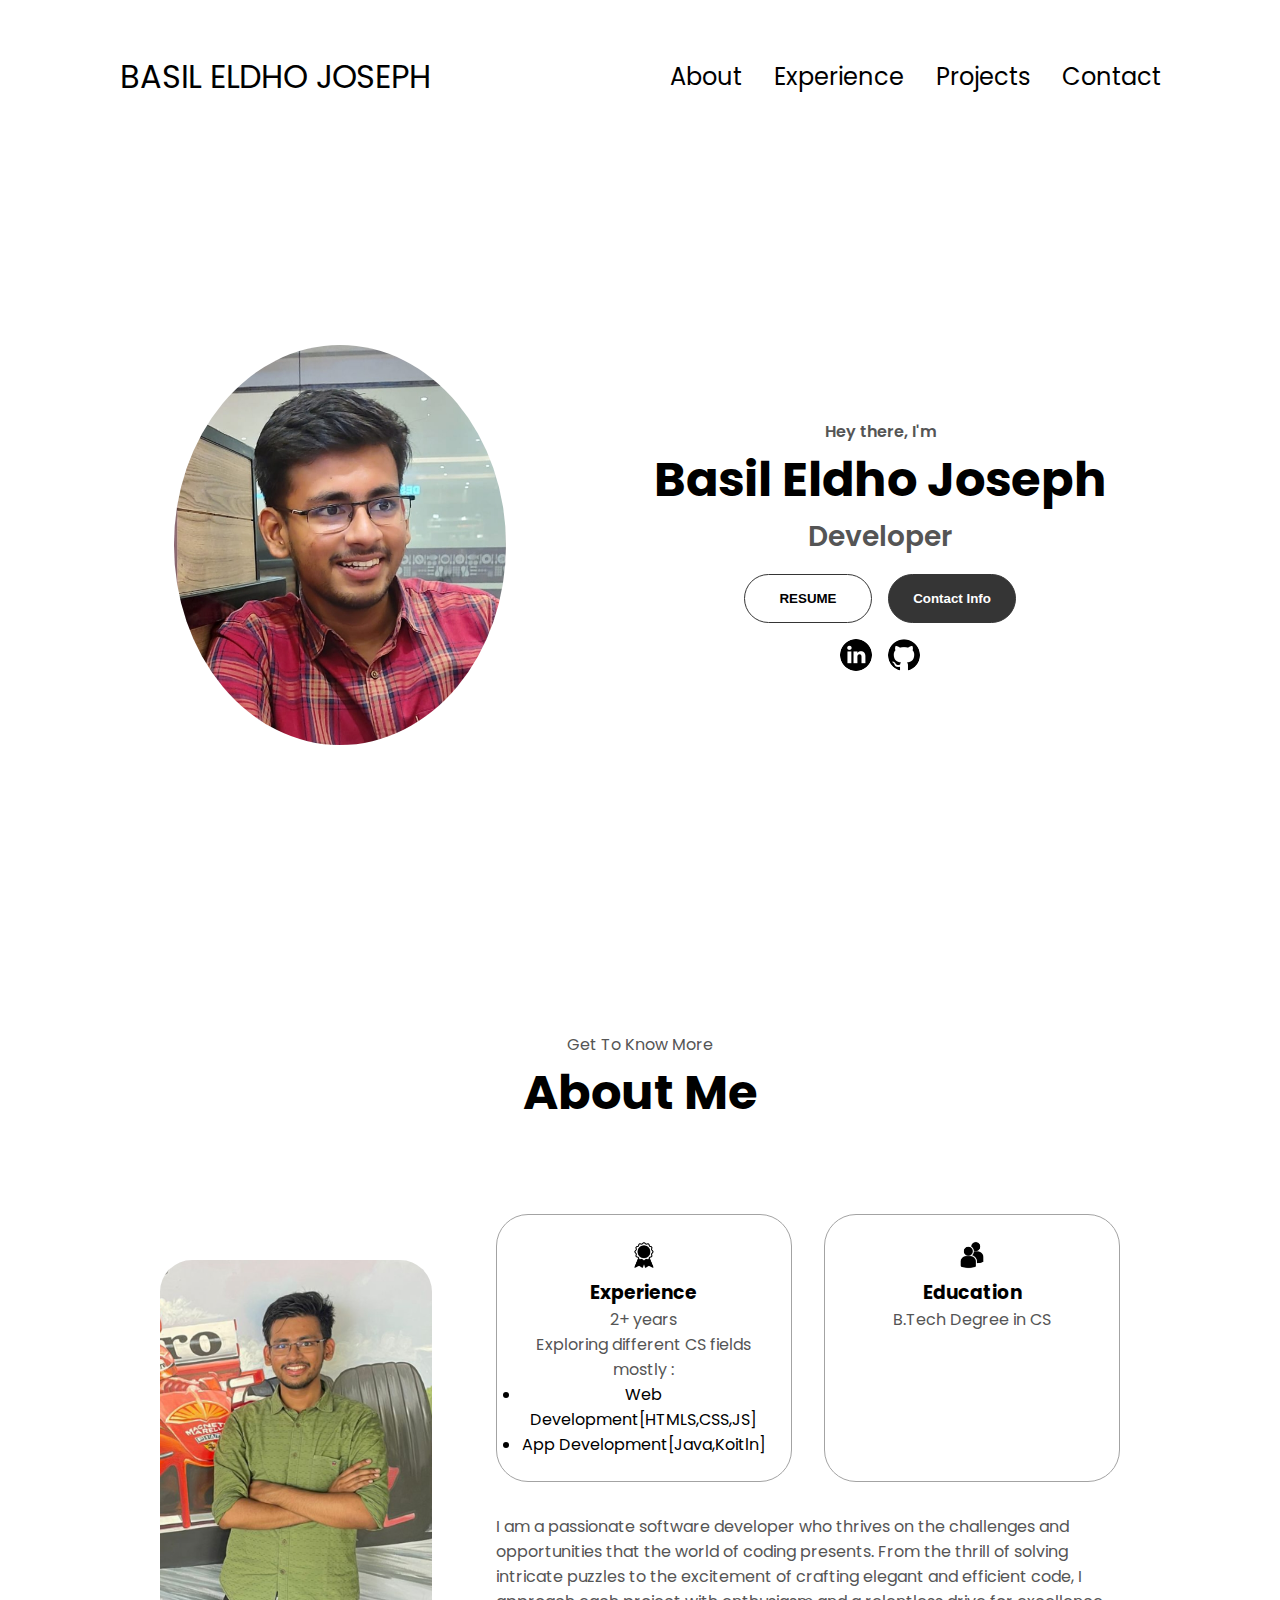
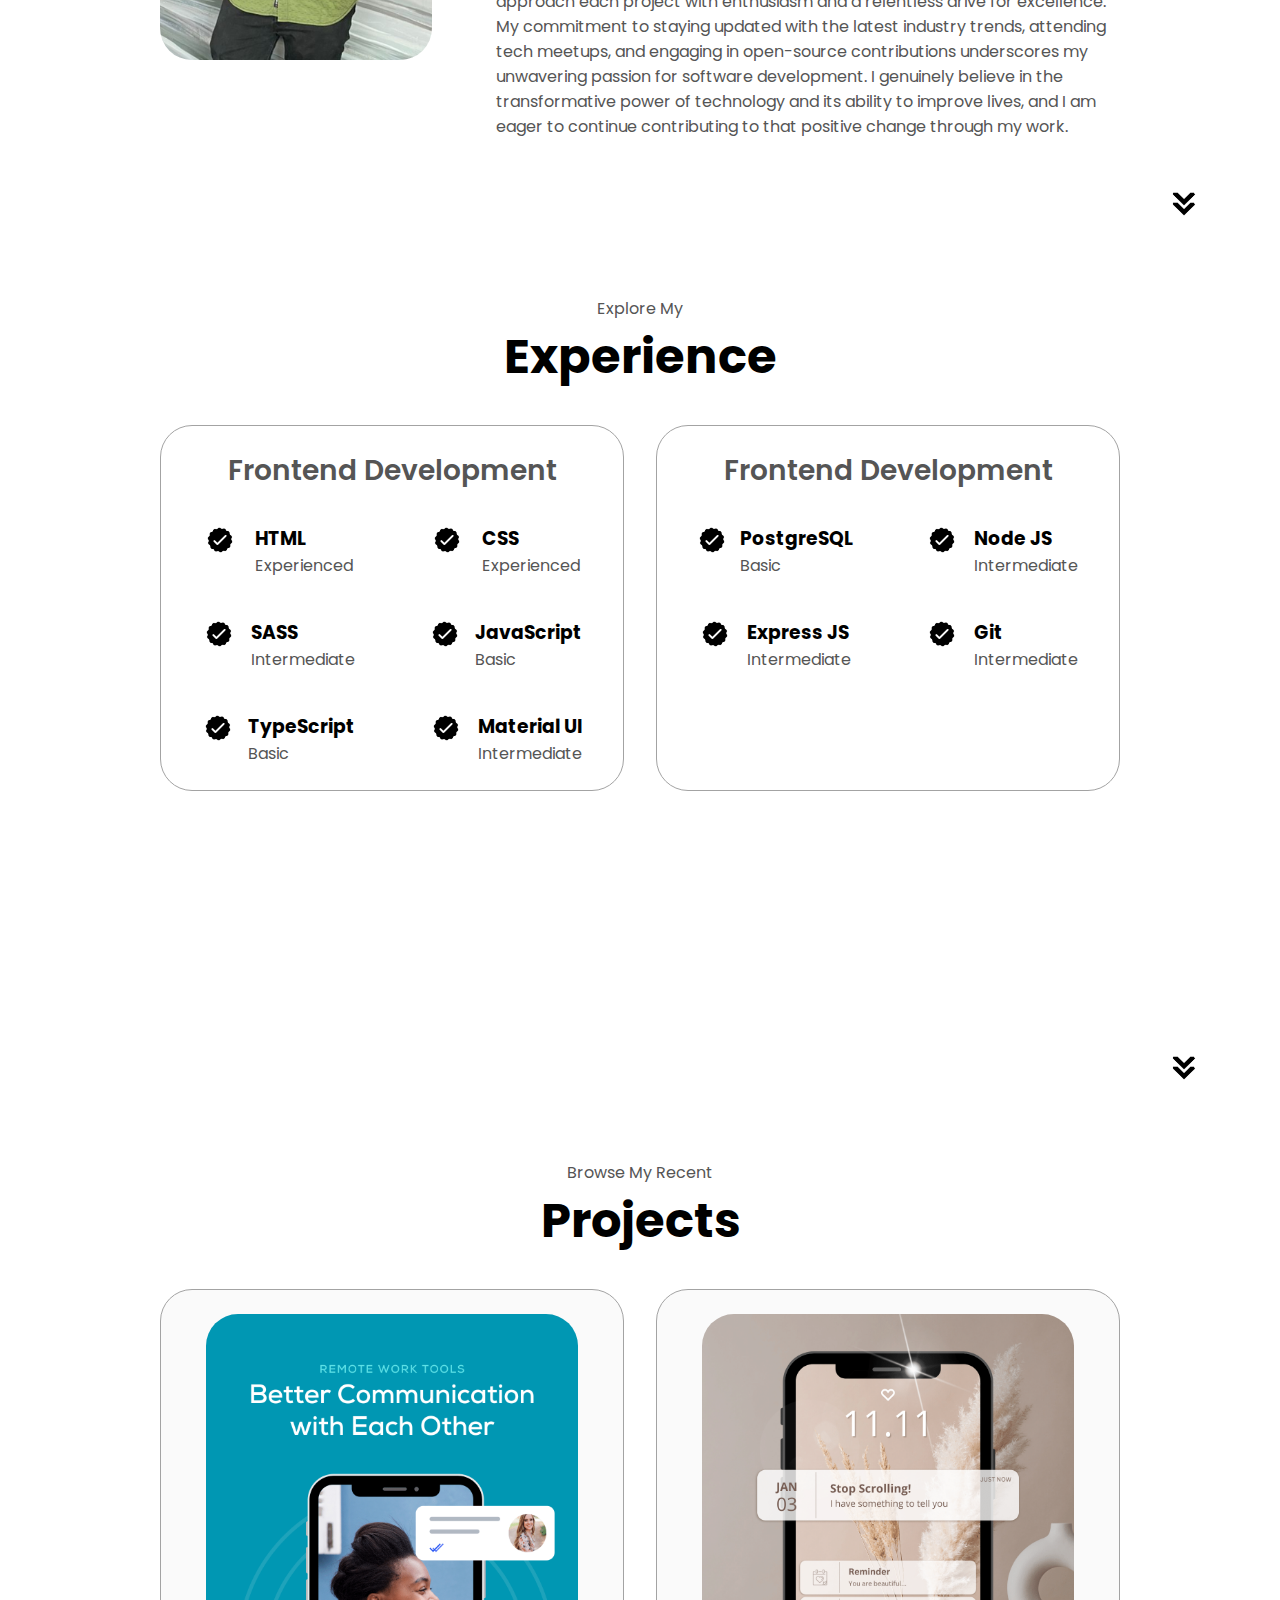
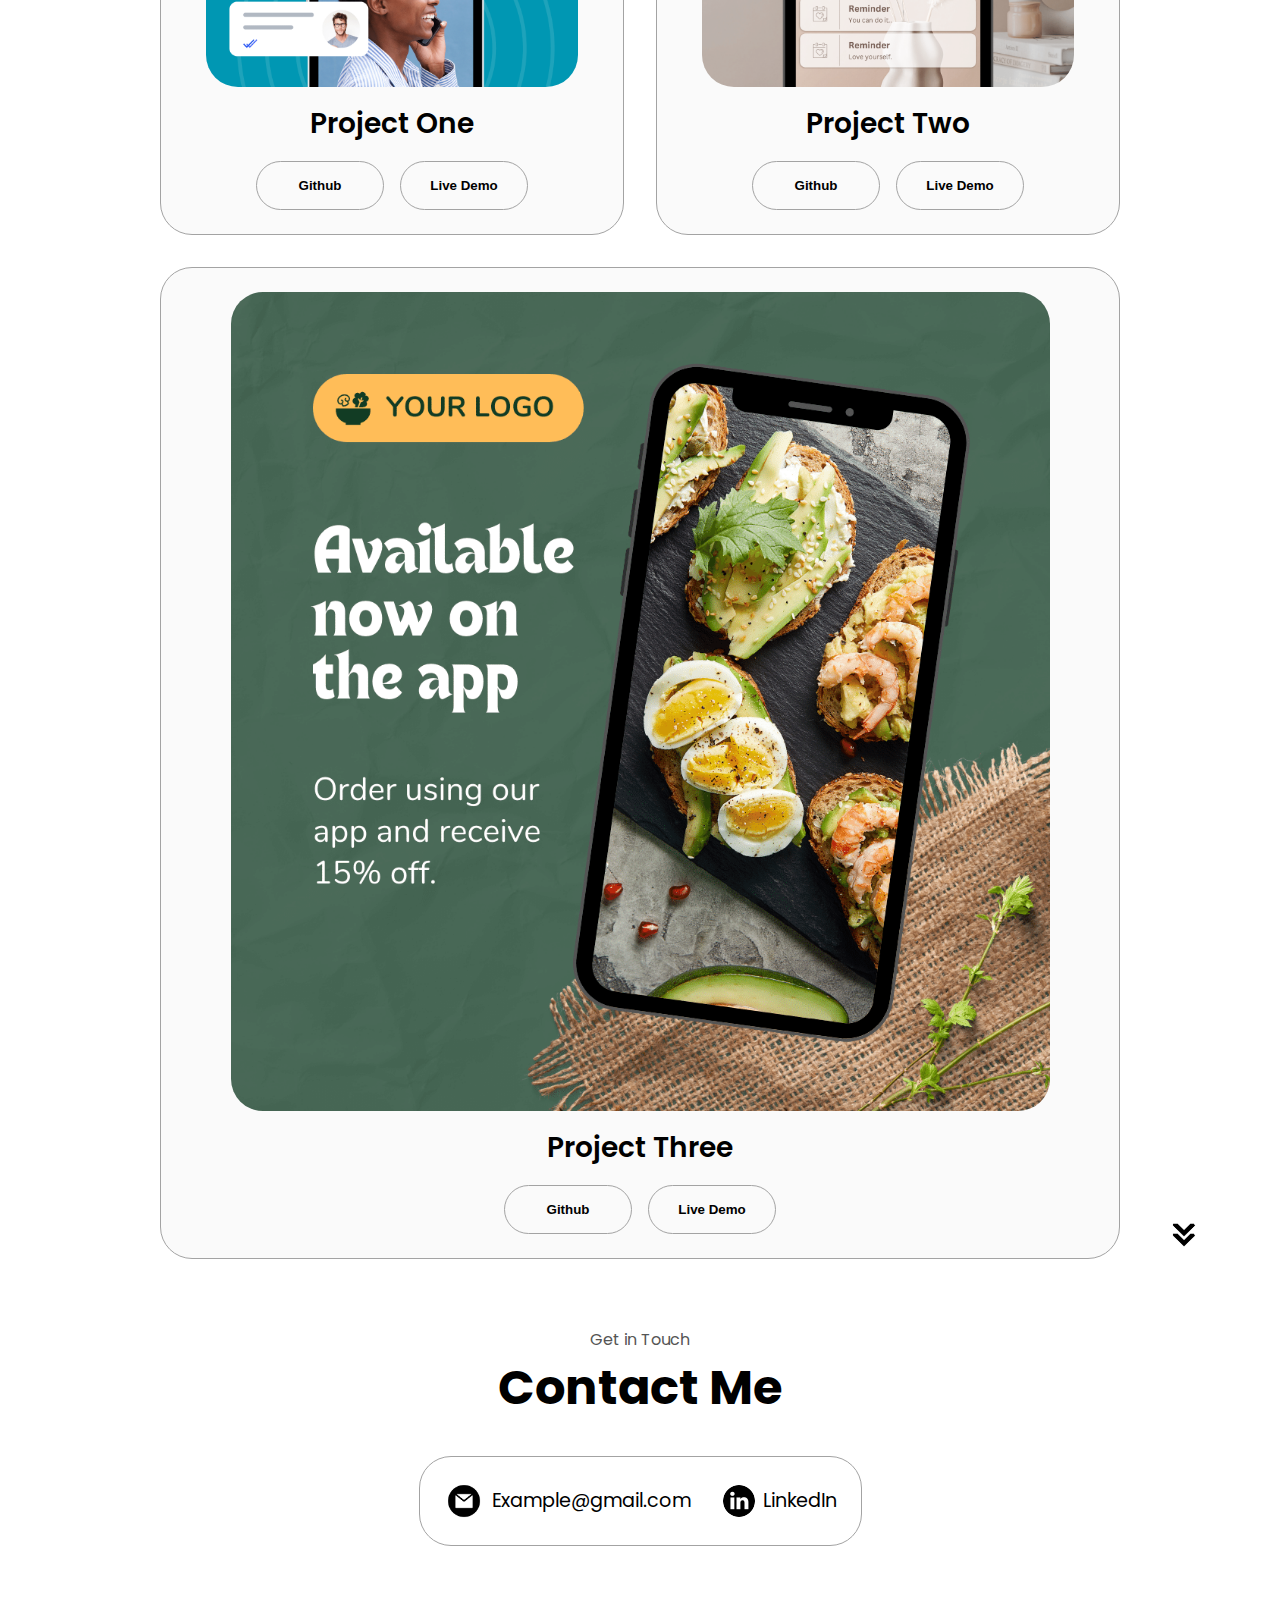
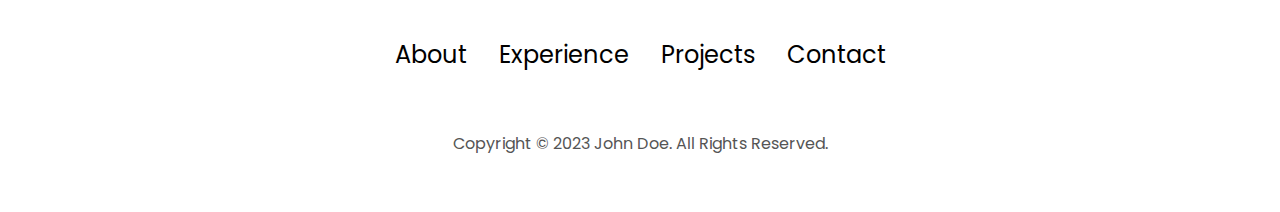
==== index.html @ 14f3b618 "version 1.0" ====
<!DOCTYPE html>
<html lang="en">
  <head>
    <meta charset="UTF-8" />
    <meta http-equiv="X-UA-Compatible" content="IE=edge" />
    <meta name="viewport" content="width=device-width, initial-scale=1.0" />
    <title>My Portfolio</title>
    <link rel="stylesheet" href="style.css" />
    <link rel="stylesheet" href="mediaqueries.css" />
  </head>
  <body>
    <nav id="desktop-nav">
      <div class="logo">BASIL ELDHO JOSEPH</div>
      <div>
        <ul class="nav-links">
          <li><a href="#about">About</a></li>
          <li><a href="#experience">Experience</a></li>
          <li><a href="#projects">Projects</a></li>
          <li><a href="#contact">Contact</a></li>
        </ul>
      </div>
    </nav>
    <nav id="hamburger-nav">
      <div class="logo">BASIL ELDHO JOSEPH</div>
      <div class="hamburger-menu">
        <div class="hamburger-icon" onclick="toggleMenu()">
          <span></span>
          <span></span>
          <span></span>
        </div>
        <div class="menu-links">
          <li><a href="#about" onclick="toggleMenu()">About</a></li>
          <li><a href="#experience" onclick="toggleMenu()">Experience</a></li>
          <li><a href="#projects" onclick="toggleMenu()">Projects</a></li>
          <li><a href="#contact" onclick="toggleMenu()">Contact</a></li>
        </div>
      </div>
    </nav>
    <section id="profile">
      <div class="section__pic-container">
        <img src="./assets/basil_profile.jpg" alt="my profile picture" >
      </div>
      <div class="section__text">
        <p class="section__text__p1">Hey there, I'm</p>
        <h1 class="title">Basil Eldho Joseph</h1>
        <p class="section__text__p2">Developer</p>
        <div class="btn-container">
          <button
            class="btn btn-color-2"
            onclick="window.open('./assets/resume-example.pdf')"
          >
            RESUME
          </button>
          <button class="btn btn-color-1" onclick="location.href='./#contact'">
            Contact Info
          </button>
        </div>
        <div id="socials-container">
          <img
            src="./assets/linkedin.png"
            alt="My LinkedIn profile"
            class="icon"
            onclick="location.href='https://www.linkedin.com/in/basil-eldho-joseph-0a8b46227?utm_source=share&utm_campaign=share_via&utm_content=profile&utm_medium=android_app'"
          />
          <img
            src="./assets/github.png"
            alt="My Github profile"
            class="icon"
            onclick="location.href='https://github.com/BasilEldhoJoseph'"
          />
        </div>
      </div>
    </section>
    <section id="about">
      <p class="section__text__p1">Get To Know More</p>
      <h1 class="title">About Me</h1>
      <div class="section-container">
        <div class="section__pic-container">
          <img
            src="./assets/basil_profile2.jpg"
            alt="Profile picture"
            class="about-pic"
          />
        </div>
        <div class="about-details-container">
          <div class="about-containers">
            <div class="details-container">
              <img
                src="./assets/experience.png"
                alt="Experience icon"
                class="icon"
              />
              <h3>Experience</h3>
              <p>2+ years <br />Exploring different CS fields mostly : <br> <li>Web Development[HTMLS,CSS,JS]</li><li>App Development[Java,Koitln]</li>  </p>
            </div>
            <div class="details-container">
              <img
                src="./assets/education.png"
                alt="Education icon"
                class="icon"
              />
              <h3>Education</h3>
              <p>B.Tech Degree in CS<br /></p>
            </div>
          </div>
          <div class="text-container">
            <p>
                I am a passionate software developer who thrives on the challenges and opportunities that the world of coding presents. 
                From the thrill of solving intricate puzzles to the excitement of crafting elegant and efficient code, 
                I approach each project with enthusiasm and a relentless drive for excellence. 
                My commitment to staying updated with the latest industry trends, attending tech meetups, 
                and engaging in open-source contributions underscores my unwavering passion for software development. 
                I genuinely believe in the transformative power of technology and its ability to improve lives, 
                and I am eager to continue contributing to that positive change through my work.
            </p>
          </div>
        </div>
      </div>
      <img
        src="./assets/arrow.png"
        alt="Arrow icon"
        class="icon arrow"
        onclick="location.href='./#experience'"
      />
    </section>
    <section id="experience">
      <p class="section__text__p1">Explore My</p>
      <h1 class="title">Experience</h1>
      <div class="experience-details-container">
        <div class="about-containers">
          <div class="details-container">
            <h2 class="experience-sub-title">Frontend Development</h2>
            <div class="article-container">
              <article>
                <img
                  src="./assets/checkmark.png"
                  alt="Experience icon"
                  class="icon"
                />
                <div>
                  <h3>HTML</h3>
                  <p>Experienced</p>
                </div>
              </article>
              <article>
                <img
                  src="./assets/checkmark.png"
                  alt="Experience icon"
                  class="icon"
                />
                <div>
                  <h3>CSS</h3>
                  <p>Experienced</p>
                </div>
              </article>
              <article>
                <img
                  src="./assets/checkmark.png"
                  alt="Experience icon"
                  class="icon"
                />
                <div>
                  <h3>SASS</h3>
                  <p>Intermediate</p>
                </div>
              </article>
              <article>
                <img
                  src="./assets/checkmark.png"
                  alt="Experience icon"
                  class="icon"
                />
                <div>
                  <h3>JavaScript</h3>
                  <p>Basic</p>
                </div>
              </article>
              <article>
                <img
                  src="./assets/checkmark.png"
                  alt="Experience icon"
                  class="icon"
                />
                <div>
                  <h3>TypeScript</h3>
                  <p>Basic</p>
                </div>
              </article>
              <article>
                <img
                  src="./assets/checkmark.png"
                  alt="Experience icon"
                  class="icon"
                />
                <div>
                  <h3>Material UI</h3>
                  <p>Intermediate</p>
                </div>
              </article>
            </div>
          </div>
          <div class="details-container">
            <h2 class="experience-sub-title">Frontend Development</h2>
            <div class="article-container">
              <article>
                <img
                  src="./assets/checkmark.png"
                  alt="Experience icon"
                  class="icon"
                />
                <div>
                  <h3>PostgreSQL</h3>
                  <p>Basic</p>
                </div>
              </article>
              <article>
                <img
                  src="./assets/checkmark.png"
                  alt="Experience icon"
                  class="icon"
                />
                <div>
                  <h3>Node JS</h3>
                  <p>Intermediate</p>
                </div>
              </article>
              <article>
                <img
                  src="./assets/checkmark.png"
                  alt="Experience icon"
                  class="icon"
                />
                <div>
                  <h3>Express JS</h3>
                  <p>Intermediate</p>
                </div>
              </article>
              <article>
                <img
                  src="./assets/checkmark.png"
                  alt="Experience icon"
                  class="icon"
                />
                <div>
                  <h3>Git</h3>
                  <p>Intermediate</p>
                </div>
              </article>
            </div>
          </div>
        </div>
      </div>
      <img
        src="./assets/arrow.png"
        alt="Arrow icon"
        class="icon arrow"
        onclick="location.href='./#projects'"
      />
    </section>
    <section id="projects">
      <p class="section__text__p1">Browse My Recent</p>
      <h1 class="title">Projects</h1>
      <div class="experience-details-container">
        <div class="about-containers">
          <div class="details-container color-container">
            <div class="article-container">
              <img
                src="./assets/project-1.png"
                alt="Project 1"
                class="project-img"
              />
            </div>
            <h2 class="experience-sub-title project-title">Project One</h2>
            <div class="btn-container">
              <button
                class="btn btn-color-2 project-btn"
                onclick="location.href='https://github.com/'"
              >
                Github
              </button>
              <button
                class="btn btn-color-2 project-btn"
                onclick="location.href='https://github.com/'"
              >
                Live Demo
              </button>
            </div>
          </div>
          <div class="details-container color-container">
            <div class="article-container">
              <img
                src="./assets/project-2.png"
                alt="Project 2"
                class="project-img"
              />
            </div>
            <h2 class="experience-sub-title project-title">Project Two</h2>
            <div class="btn-container">
              <button
                class="btn btn-color-2 project-btn"
                onclick="location.href='https://github.com/'"
              >
                Github
              </button>
              <button
                class="btn btn-color-2 project-btn"
                onclick="location.href='https://github.com/'"
              >
                Live Demo
              </button>
            </div>
          </div>
          <div class="details-container color-container">
            <div class="article-container">
              <img
                src="./assets/project-3.png"
                alt="Project 3"
                class="project-img"
              />
            </div>
            <h2 class="experience-sub-title project-title">Project Three</h2>
            <div class="btn-container">
              <button
                class="btn btn-color-2 project-btn"
                onclick="location.href='https://github.com/'"
              >
                Github
              </button>
              <button
                class="btn btn-color-2 project-btn"
                onclick="location.href='https://github.com/'"
              >
                Live Demo
              </button>
            </div>
          </div>
        </div>
      </div>
      <img
        src="./assets/arrow.png"
        alt="Arrow icon"
        class="icon arrow"
        onclick="location.href='./#contact'"
      />
    </section>
    <section id="contact">
      <p class="section__text__p1">Get in Touch</p>
      <h1 class="title">Contact Me</h1>
      <div class="contact-info-upper-container">
        <div class="contact-info-container">
          <img
            src="./assets/email.png"
            alt="Email icon"
            class="icon contact-icon email-icon"
          />
          <p><a href="mailto:examplemail@gmail.com">Example@gmail.com</a></p>
        </div>
        <div class="contact-info-container">
          <img
            src="./assets/linkedin.png"
            alt="LinkedIn icon"
            class="icon contact-icon"
          />
          <p><a href="https://www.linkedin.com">LinkedIn</a></p>
        </div>
      </div>
    </section>
    <footer>
      <nav>
        <div class="nav-links-container">
          <ul class="nav-links">
            <li><a href="#about">About</a></li>
            <li><a href="#experience">Experience</a></li>
            <li><a href="#projects">Projects</a></li>
            <li><a href="#contact">Contact</a></li>
          </ul>
        </div>
      </nav>
      <p>Copyright &#169; 2023 John Doe. All Rights Reserved.</p>
    </footer>
    <script src="script.js"></script>
  </body>
</html>
---- style.css ----
/* GENERAL */

@import url("https://fonts.googleapis.com/css2?family=Poppins:wght@300;400;500;600&display=swap");

* {
  margin: 0;
  padding: 0;
}

body {
  font-family: "Poppins", sans-serif;
}

html {
  scroll-behavior: smooth;
}

p {
  color: rgb(85, 85, 85);
}

/* TRANSITION */

a,
.btn {
  transition: all 300ms ease;
}

/* DESKTOP NAV */

nav,
.nav-links {
  display: flex;
}

nav {
  justify-content: space-around;
  align-items: center;
  height: 17vh;
}

.nav-links {
  gap: 2rem;
  list-style: none;
  font-size: 1.5rem;
}

a {
  color: black;
  text-decoration: none;
  text-decoration-color: white;
}

a:hover {
  color: rgb(255, 174, 0);
  text-decoration: underline;
  text-underline-offset: 1rem;
  text-decoration-color: rgb(181, 181, 181);
}

.logo {
  font-size: 2rem;
}

.logo:hover {
  cursor: default;
}

/* HAMBURGER MENU */

#hamburger-nav {
  display: none;
}

.hamburger-menu {
  position: relative;
  display: inline-block;
}

.hamburger-icon {
  display: flex;
  flex-direction: column;
  justify-content: space-between;
  height: 24px;
  width: 30px;
  cursor: pointer;
}

.hamburger-icon span {
  width: 100%;
  height: 2px;
  background-color: black;
  transition: all 0.3 ease-in-out;
}

.menu-links {
  position: absolute;
  top: 100%;
  right: 0;
  background-color: white;
  width: fit-content;
  max-height: 0;
  overflow: hidden;
  transition: all 0.3 ease-in-out;
}

.menu-links a {
  display: block;
  padding: 10px;
  text-align: center;
  font-size: 1.5rem;
  color: black;
  text-decoration: none;
  transition: all 0.3 ease-in-out;
}

.menu-links li {
  list-style: none;
}

.menu-links.open {
  max-height: 300px;
}

.hamburger-icon.open span:first-child {
  transform: rotate(45deg) translate(10px, 5px);
}

.hamburger-icon.open span:nth-child(2) {
  opacity: 0;
}

.hamburger-icon.open span:last-child {
  transform: rotate(-45deg) translate(10px, -5px);
}

.hamburger-icon span:first-child {
  transform: none;
}

.hamburger-icon span:first-child {
  opacity: 1;
}

.hamburger-icon span:first-child {
  transform: none;
}

/* SECTIONS */

section {
  padding-top: 4vh;
  height: 96vh;
  margin: 0 10rem;
  box-sizing: border-box;
  min-height: fit-content;
}

.section-container {
  display: flex;
}

/* PROFILE SECTION */
img{
    border-radius: 50%;
}

#profile {
  display: flex;
  justify-content: center;
  gap: 5rem;
  height: 80vh;
}

.section__pic-container {
  display: flex;
  height: 400px;
  width: 400px;
  margin: auto 0;
}

.section__text {
  align-self: center;
  text-align: center;
}

.section__text p {
  font-weight: 600;
}

.section__text__p1 {
  text-align: center;
}

.section__text__p2 {
  font-size: 1.75rem;
  margin-bottom: 1rem;
}

.title {
  font-size: 3rem;
  text-align: center;
}

#socials-container {
  display: flex;
  justify-content: center;
  margin-top: 1rem;
  gap: 1rem;
}

/* ICONS */

.icon {
  cursor: pointer;
  height: 2rem;
}

/* BUTTONS */

.btn-container {
  display: flex;
  justify-content: center;
  gap: 1rem;
}

.btn {
  font-weight: 600;
  transition: all 300ms ease;
  padding: 1rem;
  width: 8rem;
  border-radius: 2rem;
}

.btn-color-1,
.btn-color-2 {
  border: rgb(53, 53, 53) 0.1rem solid;
}

.btn-color-1:hover,
.btn-color-2:hover {
  cursor: pointer;
}

.btn-color-1,
.btn-color-2:hover {
  background: rgb(53, 53, 53);
  color: white;
}

.btn-color-1:hover {
  background: rgb(0, 0, 0);
}

.btn-color-2 {
  background: none;
}

.btn-color-2:hover {
  border: rgb(255, 255, 255) 0.1rem solid;
}

.btn-container {
  gap: 1rem;
}

/* ABOUT SECTION */

#about {
  position: relative;
}

.about-containers {
  gap: 2rem;
  margin-bottom: 2rem;
  margin-top: 2rem;
}

.about-details-container {
  justify-content: center;
  flex-direction: column;
}

.about-containers,
.about-details-container {
  display: flex;
}

.about-pic {
  border-radius: 2rem;
}

.arrow {
  position: absolute;
  right: -5rem;
  bottom: 2.5rem;
}

.details-container {
  padding: 1.5rem;
  flex: 1;
  background: white;
  border-radius: 2rem;
  border: rgb(53, 53, 53) 0.1rem solid;
  border-color: rgb(163, 163, 163);
  text-align: center;
}

.section-container {
  gap: 4rem;
  height: 80%;
}

.section__pic-container {
  height: 400px;
  width: 400px;
  margin: auto 0;
}

/* EXPERIENCE SECTION */

#experience {
  position: relative;
}

.experience-sub-title {
  color: rgb(85, 85, 85);
  font-weight: 600;
  font-size: 1.75rem;
  margin-bottom: 2rem;
}

.experience-details-container {
  display: flex;
  justify-content: center;
  flex-direction: column;
}

.article-container {
  display: flex;
  text-align: initial;
  flex-wrap: wrap;
  flex-direction: row;
  gap: 2.5rem;
  justify-content: space-around;
}

article {
  display: flex;
  width: 10rem;
  justify-content: space-around;
  gap: 0.5rem;
}

article .icon {
  cursor: default;
}

/* PROJECTS SECTION */

#projects {
  position: relative;
}

.color-container {
  border-color: rgb(163, 163, 163);
  background: rgb(250, 250, 250);
}

.project-img {
  border-radius: 2rem;
  width: 90%;
  height: 90%;
}

.project-title {
  margin: 1rem;
  color: black;
}

.project-btn {
  color: black;
  border-color: rgb(163, 163, 163);
}

/* CONTACT */

#contact {
  display: flex;
  justify-content: center;
  flex-direction: column;
  height: 70vh;
}

.contact-info-upper-container {
  display: flex;
  justify-content: center;
  border-radius: 2rem;
  border: rgb(53, 53, 53) 0.1rem solid;
  border-color: rgb(163, 163, 163);
  background: (250, 250, 250);
  margin: 2rem auto;
  padding: 0.5rem;
}

.contact-info-container {
  display: flex;
  align-items: center;
  justify-content: center;
  gap: 0.5rem;
  margin: 1rem;
}

.contact-info-container p {
  font-size: larger;
}

.contact-icon {
  cursor: default;
}

.email-icon {
  height: 2.5rem;
}

/* FOOTER SECTION */

footer {
  height: 26vh;
  margin: 0 1rem;
}

footer p {
  text-align: center;
}
---- mediaqueries.css ----
@media screen and (max-width: 1400px) {
    #profile {
      height: 83vh;
      margin-bottom: 6rem;
    }
    .about-containers {
      flex-wrap: wrap;
    }
    #contact,
    #projects {
      height: fit-content;
    }
  }
  
  @media screen and (max-width: 1200px) {
    #desktop-nav {
      display: none;
    }
    #hamburger-nav {
      display: flex;
    }
    #experience,
    .experience-details-container {
      margin-top: 2rem;
    }
    #profile,
    .section-container {
      display: block;
    }
    .arrow {
      display: none;
    }
    section,
    .section-container {
      height: fit-content;
    }
    section {
      margin: 0 5%;
    }
    .section__pic-container {
      width: 275px;
      height: 275px;
      margin: 0 auto 2rem;
    }
    .about-containers {
      margin-top: 0;
    }
  }
  
  @media screen and (max-width: 600px) {
    #contact,
    footer {
      height: 40vh;
    }
    #profile {
      height: 83vh;
      margin-bottom: 0;
    }
    article {
      font-size: 1rem;
    }
    footer nav {
      height: fit-content;
      margin-bottom: 2rem;
    }
    .about-containers,
    .contact-info-upper-container,
    .btn-container {
      flex-wrap: wrap;
    }
    .contact-info-container {
      margin: 0;
    }
    .contact-info-container p,
    .nav-links li a {
      font-size: 1rem;
    }
    .experience-sub-title {
      font-size: 1.25rem;
    }
    .logo {
      font-size: 1.5rem;
    }
    .nav-links {
      flex-direction: column;
      gap: 0.5rem;
      text-align: center;
    }
    .section__pic-container {
      width: auto;
      height: 46vw;
      justify-content: center;
    }
    .section__text__p2 {
      font-size: 1.25rem;
    }
    .title {
      font-size: 2rem;
    }
    .text-container {
      text-align: justify;
    }
  }
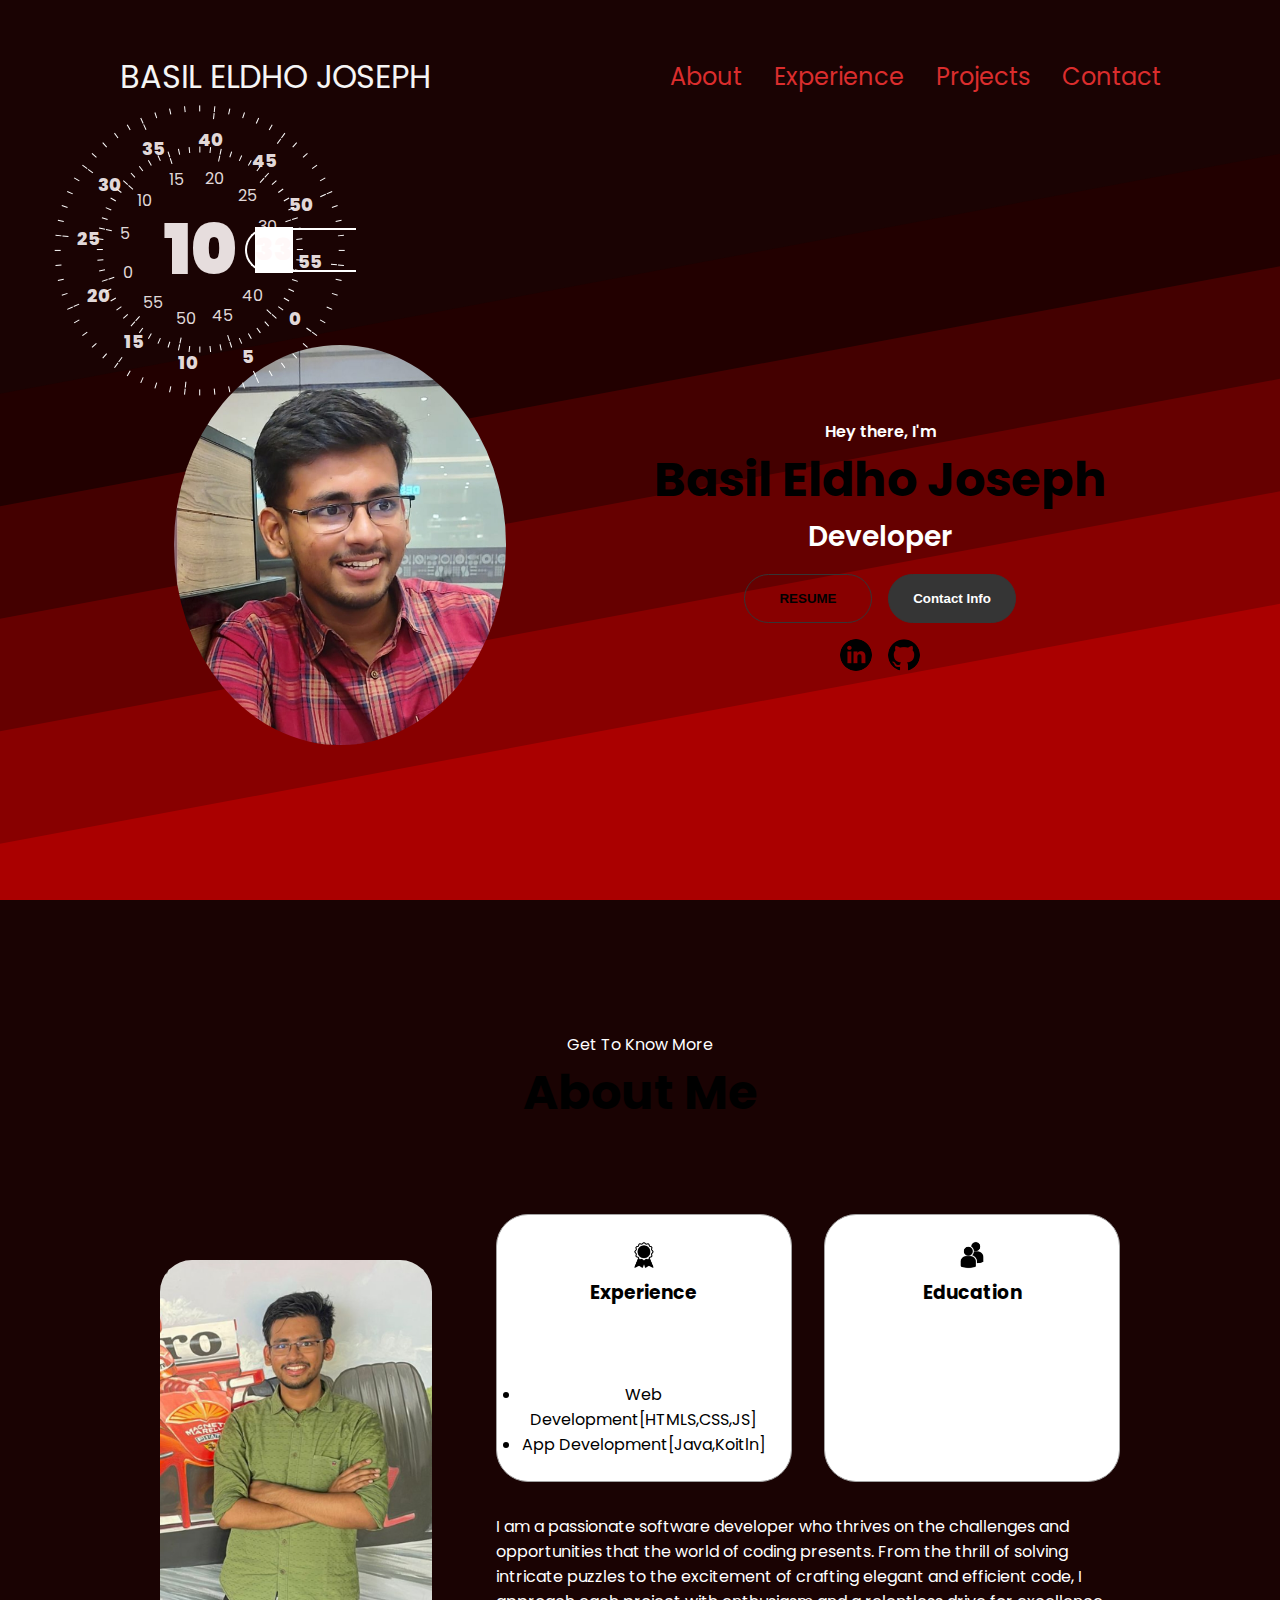
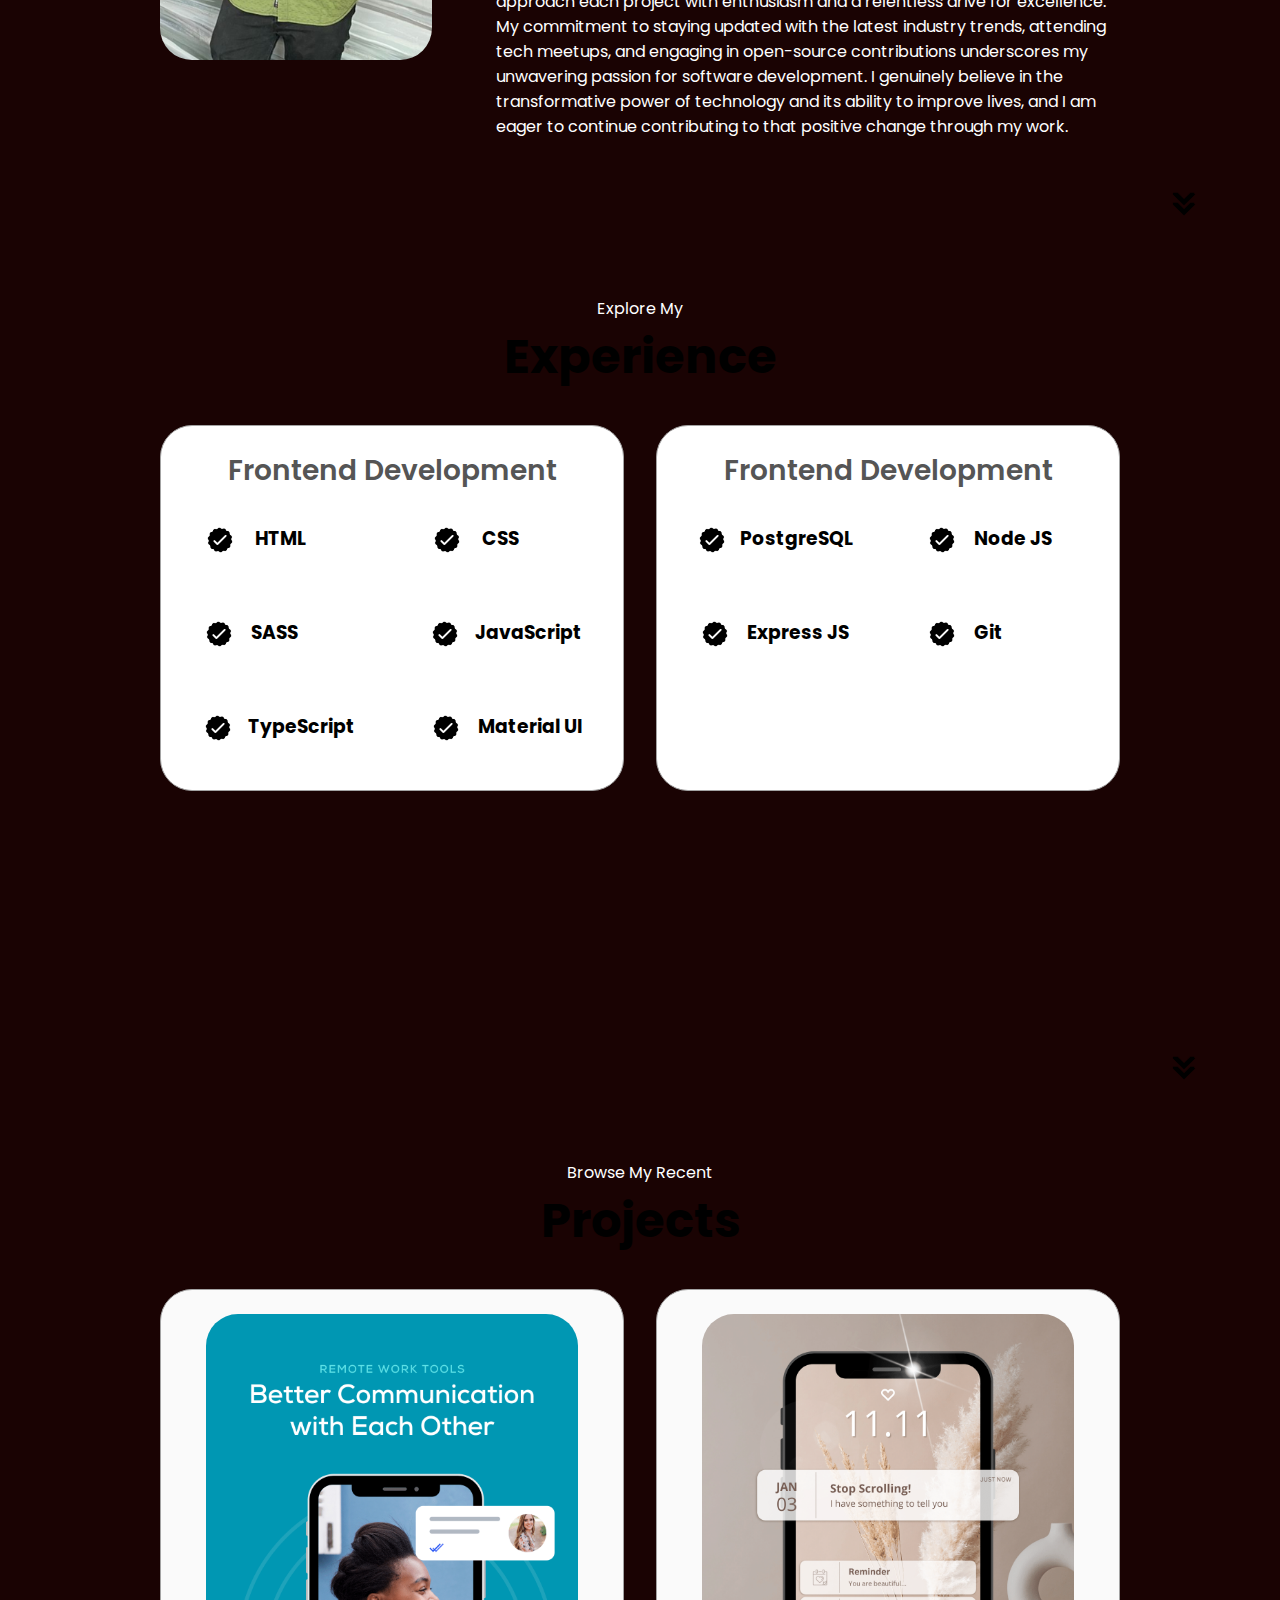
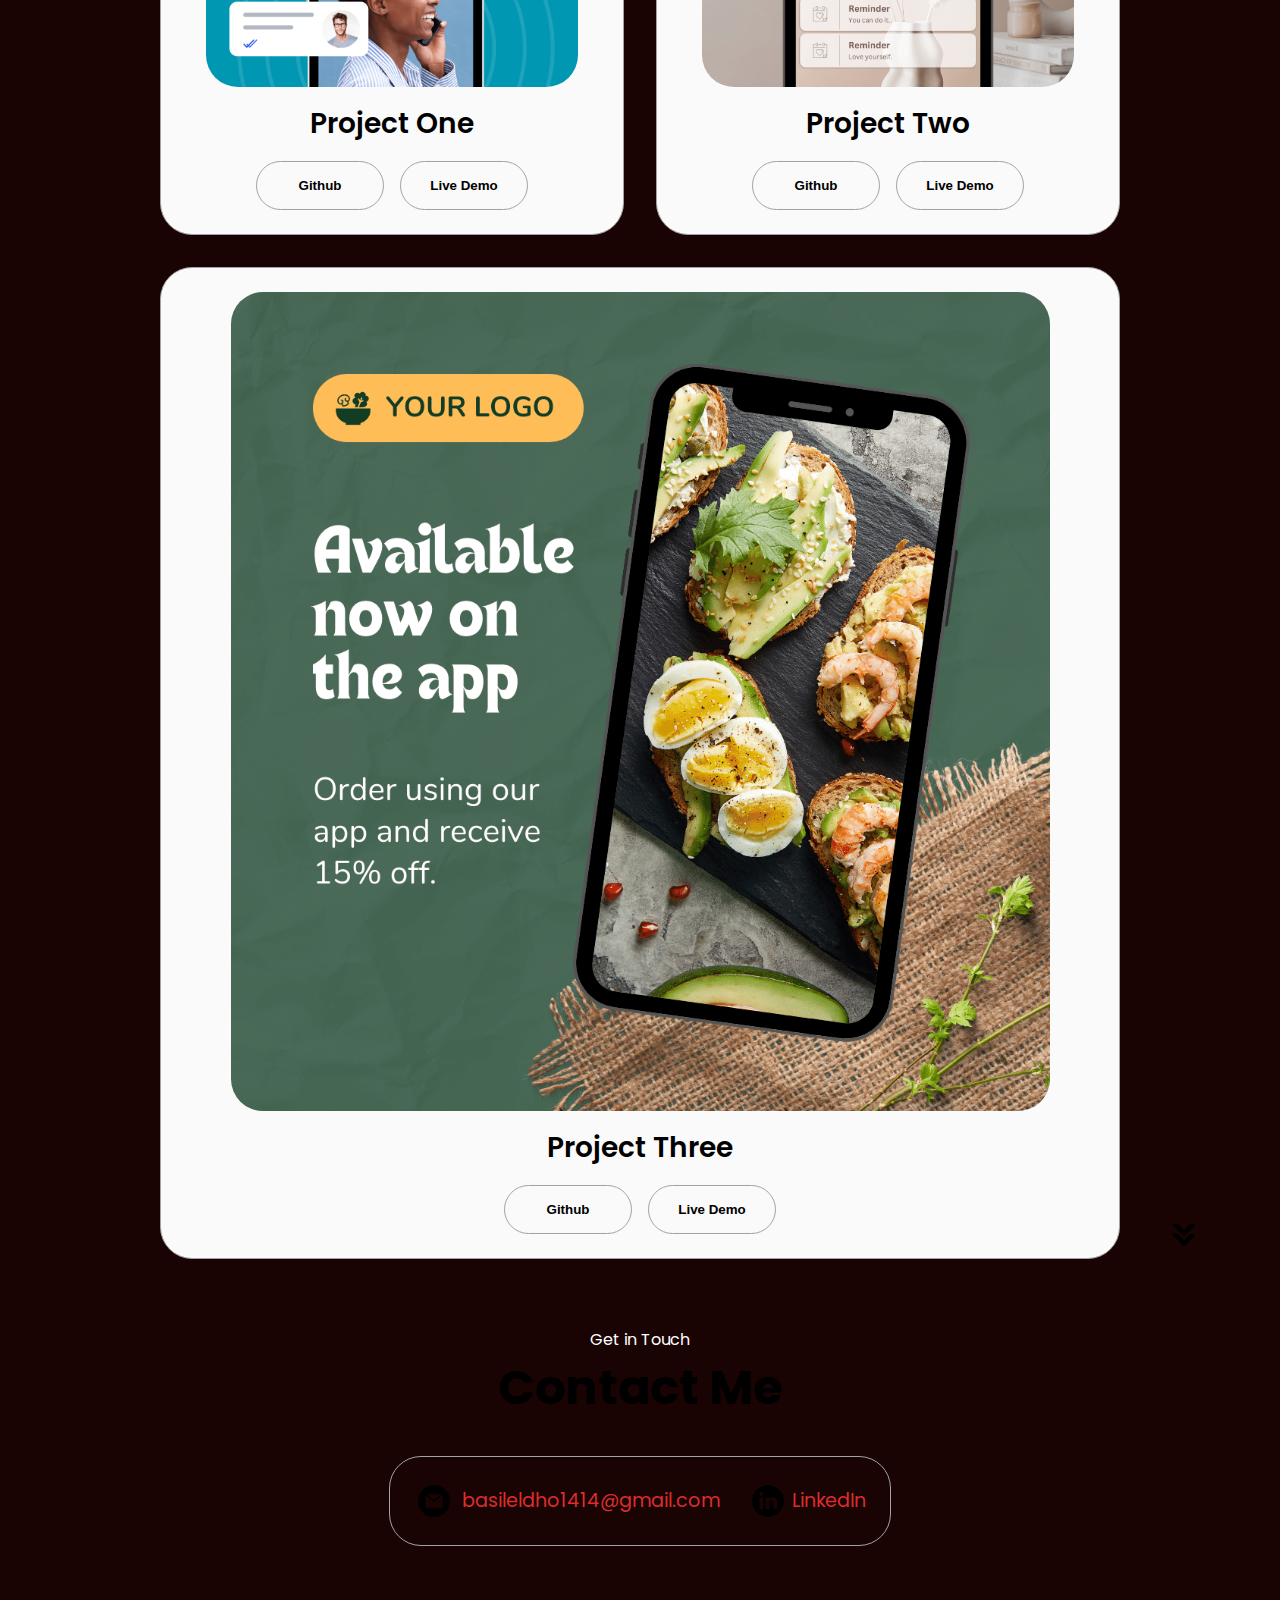
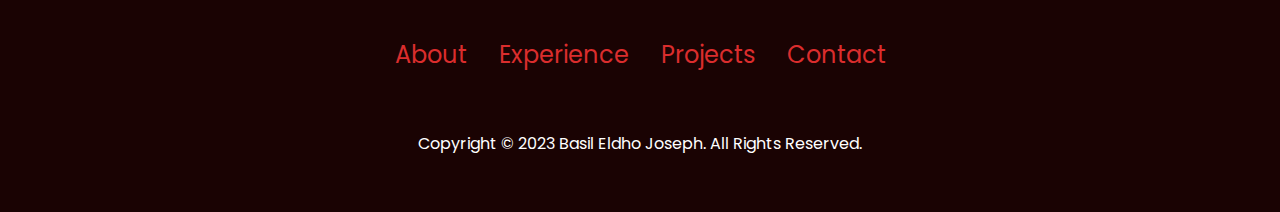
==== commit d902910b: "version 1" ====
--- a/index.html
+++ b/index.html
@@ -7,9 +7,182 @@
     <title>My Portfolio</title>
     <link rel="stylesheet" href="style.css" />
     <link rel="stylesheet" href="mediaqueries.css" />
+    <link rel="stylesheet" href="clock.css"/>
+     <link rel="stylesheet" href="css/bootstrap-reboot.min.css">
+     <script src="js/bootstrap.bundle.js"></script>
   </head>
   <body>
+    <div class="gradient-custom">
+      <style>
+        
+        
+  .clock {
+  --clock-size: 300px;
+  width: 100px;
+  height: 100px;
+  position:absolute;
+  inset: 0;
+  margin: 150px;
+  top: 50px;
+  border-radius: 50%;
+  color: rgba(255, 247, 247, 0.895);
+  
+}
+.spike {
+  position: absolute;
+  width: 6px;
+  height:1px;
+  background: rgb(255, 255, 255);
+  line-height: 20px;
+  transform-origin: 50%;
+  z-index: 5;
+  inset: 0;
+  margin: auto;
+  font-style:normal;
+  transform: rotate(var(--rotate)) translateX(var(--dail-size));
+}
+.spike:nth-child(5n+1) {
+  box-shadow: -7px 0 rgb(255, 255, 255);
+}
+.spike:nth-child(5n+1):after {
+  content: attr(data-i);
+  position: absolute;
+  right: 22px;
+  top: -10px;
+  transition: 1s linear;
+  transform: rotate(calc( var(--dRotate) - var(--rotate)));
+}
+
+.seconds {
+  --dRotate: 0deg;
+  --dail-size: calc((var(--clock-size)/ 2) - 8px);
+  font-weight: 800;
+  font-size: 18px;
+  transform: rotate(calc( -1 * var(--dRotate)));
+  position: absolute;
+  inset: 0;
+  margin: auto;
+  transition: 1s linear;
+}
+
+.minutes {
+  --dail-size: 100px;
+  font-size: 16px;
+  transform: rotate(calc( -1 * var(--dRotate)));
+  position: absolute;
+  inset: 0;
+  margin: auto;
+  transition: 1s linear;
+}
+
+.stop-anim {
+  transition: 0s linear;
+}
+.stop-anim .spike:after {
+  transition: 0s linear !important;
+}
+
+.hour {
+  font-size: 70px;
+  font-weight: 900;
+  position: absolute;
+  left: 50%;
+  top: 50%;
+  transform: translate(-50%, -50%);
+}
+
+.minute {
+  font-size: 30px;
+  font-weight: 900;
+  position:absolute;
+  background: #ffffff;
+  z-index: 10;
+  left: 105px;
+  top: 50%;
+  transform: translateY(-50%);
+}
+.minute:after {
+  content:"";
+  position: absolute;
+  border: 2px solid #ffffff;
+  border-right: none;
+  height: 40px;
+  left: -10px;
+  top: 50%;
+  border-radius: 40px 0 0 40px;
+  width: calc(var(--clock-size)/ 2.75);
+  transform: translatey(-50%);
+}
+      </style>
+      <second class="clock">
+        <div class="seconds"></div>
+        <div class="minutes"></div>
+        <div class="minute">44</div>
+        <div class="hour"></div>
+      </second>
+
+      <script>
+      const seconds = document.querySelector('.seconds');
+      const minutes = document.querySelector('.minutes');
+      const minute = document.querySelector('.minute');
+      const hour = document.querySelector('.hour');
+      
+      // Create spikes
+      for(let s = 0; s < 60 ; s++){
+        let mSpikeEl = document.createElement('i');
+        let sSpikeEl = document.createElement('i');
+        mSpikeEl.className = 'spike'
+        sSpikeEl.className = 'spike'
+        mSpikeEl.style = `--rotate:${6 * s}deg`;
+        sSpikeEl.style = `--rotate:${6 * s}deg`;
+        mSpikeEl.setAttribute('data-i', s);
+        sSpikeEl.setAttribute('data-i', s);
+      
+        seconds.append(sSpikeEl);
+        minutes.append(mSpikeEl);
+      }
+      
+      function getTime() {
+          let date = new Date(),
+          s  = date.getSeconds() ,
+          m  = date.getMinutes();
+        
+          hour.textContent = date.getHours();
+          minute.textContent = m;
+        
+      
+          minutes.style = `--dRotate:${6 * m}deg`;
+      
+          if(s == 0){
+            seconds.classList.add('stop-anim')
+          } else{
+            seconds.classList.remove('stop-anim')
+          }
+          if(m == 0){
+            minutes.classList.add('stop-anim')
+          } else{
+            minutes.classList.remove('stop-anim')
+          }
+          
+            seconds.style = `--dRotate:${6 * s}deg`;
+      }
+      
+      
+      
+      
+      
+      
+      setInterval(getTime, 1000);
+      getTime();
+        </script>
+    
+    
+    
+
+
+
     <nav id="desktop-nav">
+      
       <div class="logo">BASIL ELDHO JOSEPH</div>
       <div>
         <ul class="nav-links">
@@ -353,7 +526,7 @@
             alt="Email icon"
             class="icon contact-icon email-icon"
           />
-          <p><a href="mailto:examplemail@gmail.com">Example@gmail.com</a></p>
+          <p><a href="mailto:examplemail@gmail.com">basileldho1414@gmail.com</a></p>
         </div>
         <div class="contact-info-container">
           <img
@@ -376,8 +549,8 @@
           </ul>
         </div>
       </nav>
-      <p>Copyright &#169; 2023 John Doe. All Rights Reserved.</p>
+      <p>Copyright &#169; 2023 Basil Eldho Joseph. All Rights Reserved.</p>
     </footer>
     <script src="script.js"></script>
-  </body>
+  </div></body>
 </html>--- a/style.css
+++ b/style.css
@@ -1,6 +1,12 @@
 /* GENERAL */
 
 @import url("https://fonts.googleapis.com/css2?family=Poppins:wght@300;400;500;600&display=swap");
+.gradient-custom {
+  background-color: #1a0303;
+background-image: url("data:image/svg+xml,%3Csvg xmlns='http://www.w3.org/2000/svg' width='100%25' height='100%25' viewBox='0 0 1600 800'%3E%3Cg %3E%3Cpolygon fill='%23220000' points='1600 160 0 460 0 350 1600 50'/%3E%3Cpolygon fill='%23440000' points='1600 260 0 560 0 450 1600 150'/%3E%3Cpolygon fill='%23660000' points='1600 360 0 660 0 550 1600 250'/%3E%3Cpolygon fill='%23880000' points='1600 460 0 760 0 650 1600 350'/%3E%3Cpolygon fill='%23A00' points='1600 800 0 800 0 750 1600 450'/%3E%3C/g%3E%3C/svg%3E");
+background-attachment: fixed;
+background-size: cover;
+}
 
 * {
   margin: 0;
@@ -16,7 +22,7 @@
 }
 
 p {
-  color: rgb(85, 85, 85);
+  color: rgb(255, 255, 255);
 }
 
 /* TRANSITION */
@@ -43,10 +49,11 @@
   gap: 2rem;
   list-style: none;
   font-size: 1.5rem;
+
 }
 
 a {
-  color: black;
+  color: rgb(219, 45, 45);
   text-decoration: none;
   text-decoration-color: white;
 }
@@ -60,6 +67,8 @@
 
 .logo {
   font-size: 2rem;
+  color: whitesmoke;
+  top: 100px;
 }
 
 .logo:hover {
@@ -89,7 +98,7 @@
 .hamburger-icon span {
   width: 100%;
   height: 2px;
-  background-color: black;
+  background-color: rgb(66, 39, 39);
   transition: all 0.3 ease-in-out;
 }
 
